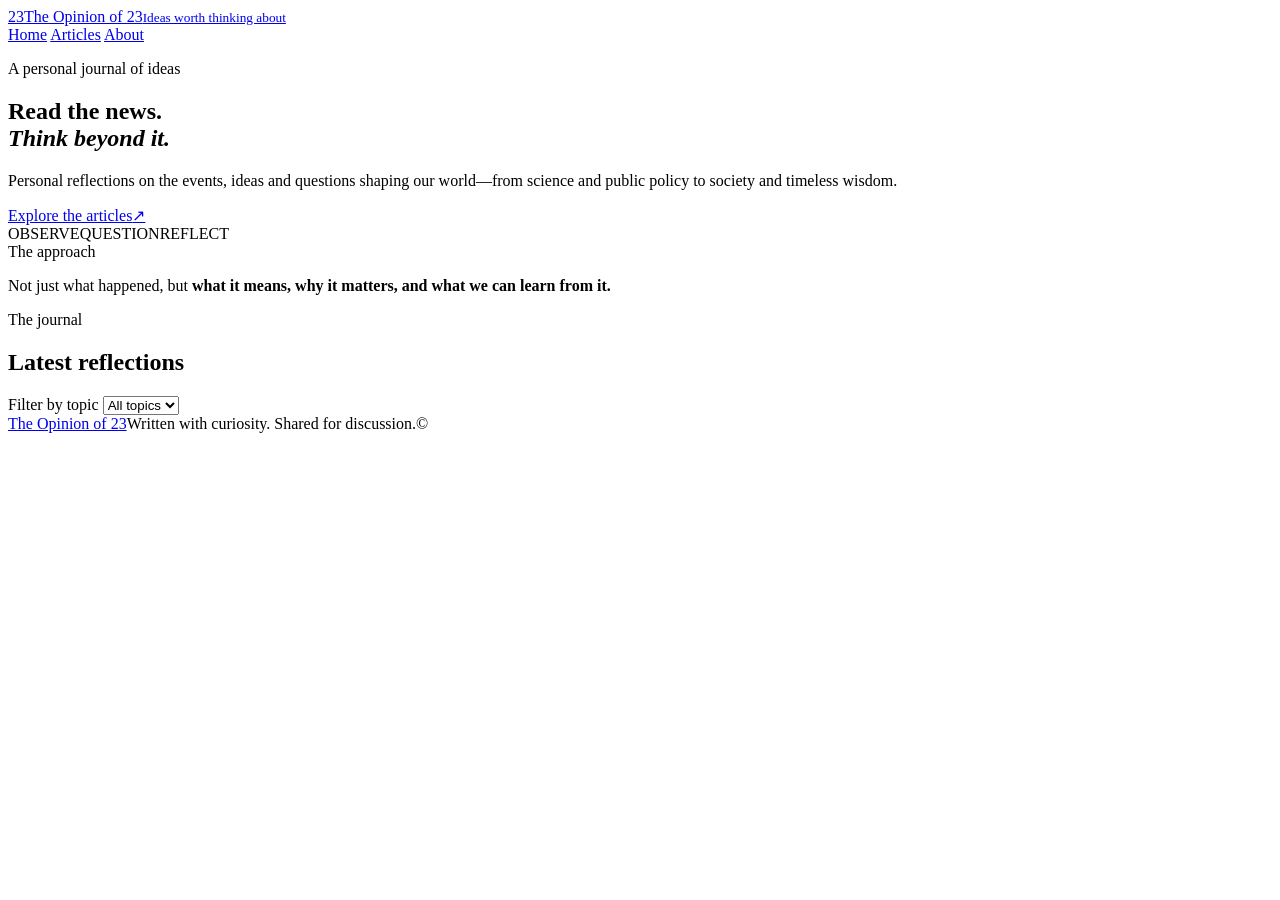
==== index.html @ 09182c5e "Add files via upload" ====
<!doctype html>
<html lang="en">
<head>
  <meta charset="utf-8">
  <meta name="viewport" content="width=device-width, initial-scale=1">
  <meta name="description" content="The Opinion of 23 by Rajesh M Patil — personal reflections on society, science, public policy and timeless ideas.">
  <title>The Opinion of 23 — Ideas worth thinking about</title>
  <link rel="stylesheet" href="styles.css">
</head>
<body>
  <header class="site-header">
    <a class="brand" href="index.html"><span class="brand-mark">23</span><span>The Opinion of 23<small data-en="Ideas worth thinking about" data-kn="ಆಲೋಚಿಸಲು ಯೋಗ್ಯವಾದ ವಿಚಾರಗಳು">Ideas worth thinking about</small></span></a>
    <nav aria-label="Main navigation">
      <a href="index.html" class="active" data-en="Home" data-kn="ಮುಖಪುಟ">Home</a>
      <a href="#articles" data-en="Articles" data-kn="ಲೇಖನಗಳು">Articles</a>
      <a href="about.html" data-en="About" data-kn="ನನ್ನ ಬಗ್ಗೆ">About</a>
      
    </nav>
  </header>
  <main>
    <section class="hero">
      <div class="hero-copy">
        <p class="eyebrow" data-en="A personal journal of ideas" data-kn="ವೈಯಕ್ತಿಕ ಆಲೋಚನೆಗಳ ಬರಹ">A personal journal of ideas</p>
        <h1><span data-en="Read the news." data-kn="ಸುದ್ದಿಯನ್ನು ಓದಿ.">Read the news.</span><br><em data-en="Think beyond it." data-kn="ಅದರಾಚೆಗೆ ಆಲೋಚಿಸಿ.">Think beyond it.</em></h1>
        <p class="hero-text" data-en="Personal reflections on the events, ideas and questions shaping our world—from science and public policy to society and timeless wisdom." data-kn="ವಿಜ್ಞಾನ, ಸಾರ್ವಜನಿಕ ನೀತಿ, ಸಮಾಜ ಮತ್ತು ಕಾಲಾತೀತ ಜ್ಞಾನ ಸೇರಿದಂತೆ ನಮ್ಮ ಜಗತ್ತನ್ನು ರೂಪಿಸುವ ಘಟನೆಗಳು, ವಿಚಾರಗಳು ಮತ್ತು ಪ್ರಶ್ನೆಗಳ ಕುರಿತು ನನ್ನ ವೈಯಕ್ತಿಕ ಚಿಂತನೆಗಳು.">Personal reflections on the events, ideas and questions shaping our world—from science and public policy to society and timeless wisdom.</p>
        <a class="button" href="#articles"><span data-en="Explore the articles" data-kn="ಲೇಖನಗಳನ್ನು ಓದಿ">Explore the articles</span><span aria-hidden="true">↗</span></a>
      </div>
      <div class="hero-art" role="img" aria-label="Abstract editorial illustration of a notebook, books and a reading lamp">
        <div class="art-sun"></div><div class="art-book book-one"></div><div class="art-book book-two"></div>
        <div class="art-paper"><span data-en="OBSERVE" data-kn="ಗಮನಿಸಿ">OBSERVE</span><span data-en="QUESTION" data-kn="ಪ್ರಶ್ನಿಸಿ">QUESTION</span><span data-en="REFLECT" data-kn="ಚಿಂತಿಸಿ">REFLECT</span></div>
      </div>
    </section>
    <section class="intro-strip">
      <span class="eyebrow" data-en="The approach" data-kn="ನನ್ನ ದೃಷ್ಟಿಕೋನ">The approach</span>
      <p><span data-en="Not just what happened, but" data-kn="ಏನು ಸಂಭವಿಸಿತು ಎಂಬುದಷ್ಟೇ ಅಲ್ಲ,">Not just what happened, but</span> <strong data-en="what it means, why it matters, and what we can learn from it." data-kn="ಅದರ ಅರ್ಥವೇನು, ಅದು ಏಕೆ ಮುಖ್ಯ, ಅದರಿಂದ ನಾವು ಏನು ಕಲಿಯಬಹುದು ಎಂಬುದೂ ಮುಖ್ಯ.">what it means, why it matters, and what we can learn from it.</strong></p>
    </section>
    <section class="articles-section" id="articles">
      <div class="section-heading">
        <div><p class="eyebrow" data-en="The journal" data-kn="ಲೇಖನಗಳು">The journal</p><h2 data-en="Latest reflections" data-kn="ಇತ್ತೀಚಿನ ಚಿಂತನೆಗಳು">Latest reflections</h2></div>
        <label class="filter-label"><span data-en="Filter by topic" data-kn="ವಿಷಯದ ಪ್ರಕಾರ ಆಯ್ಕೆಮಾಡಿ">Filter by topic</span>
          <select id="categoryFilter" aria-label="Filter articles by category"><option value="All" data-en="All topics" data-kn="ಎಲ್ಲಾ ವಿಷಯಗಳು">All topics</option></select>
        </label>
      </div>
      <div id="articleGrid" class="article-grid" aria-live="polite"></div>
    </section>

  </main>
  <footer class="site-footer"><a class="footer-brand" href="index.html">The Opinion of 23</a><span data-en="Written with curiosity. Shared for discussion." data-kn="ಕುತೂಹಲದಿಂದ ಬರೆಯಲಾಗಿದೆ; ಚರ್ಚೆಗಾಗಿ ಹಂಚಿಕೊಳ್ಳಲಾಗಿದೆ.">Written with curiosity. Shared for discussion.</span><span>© <span id="year"></span></span></footer>
  <script src="script.js"></script>
</body>
</html>
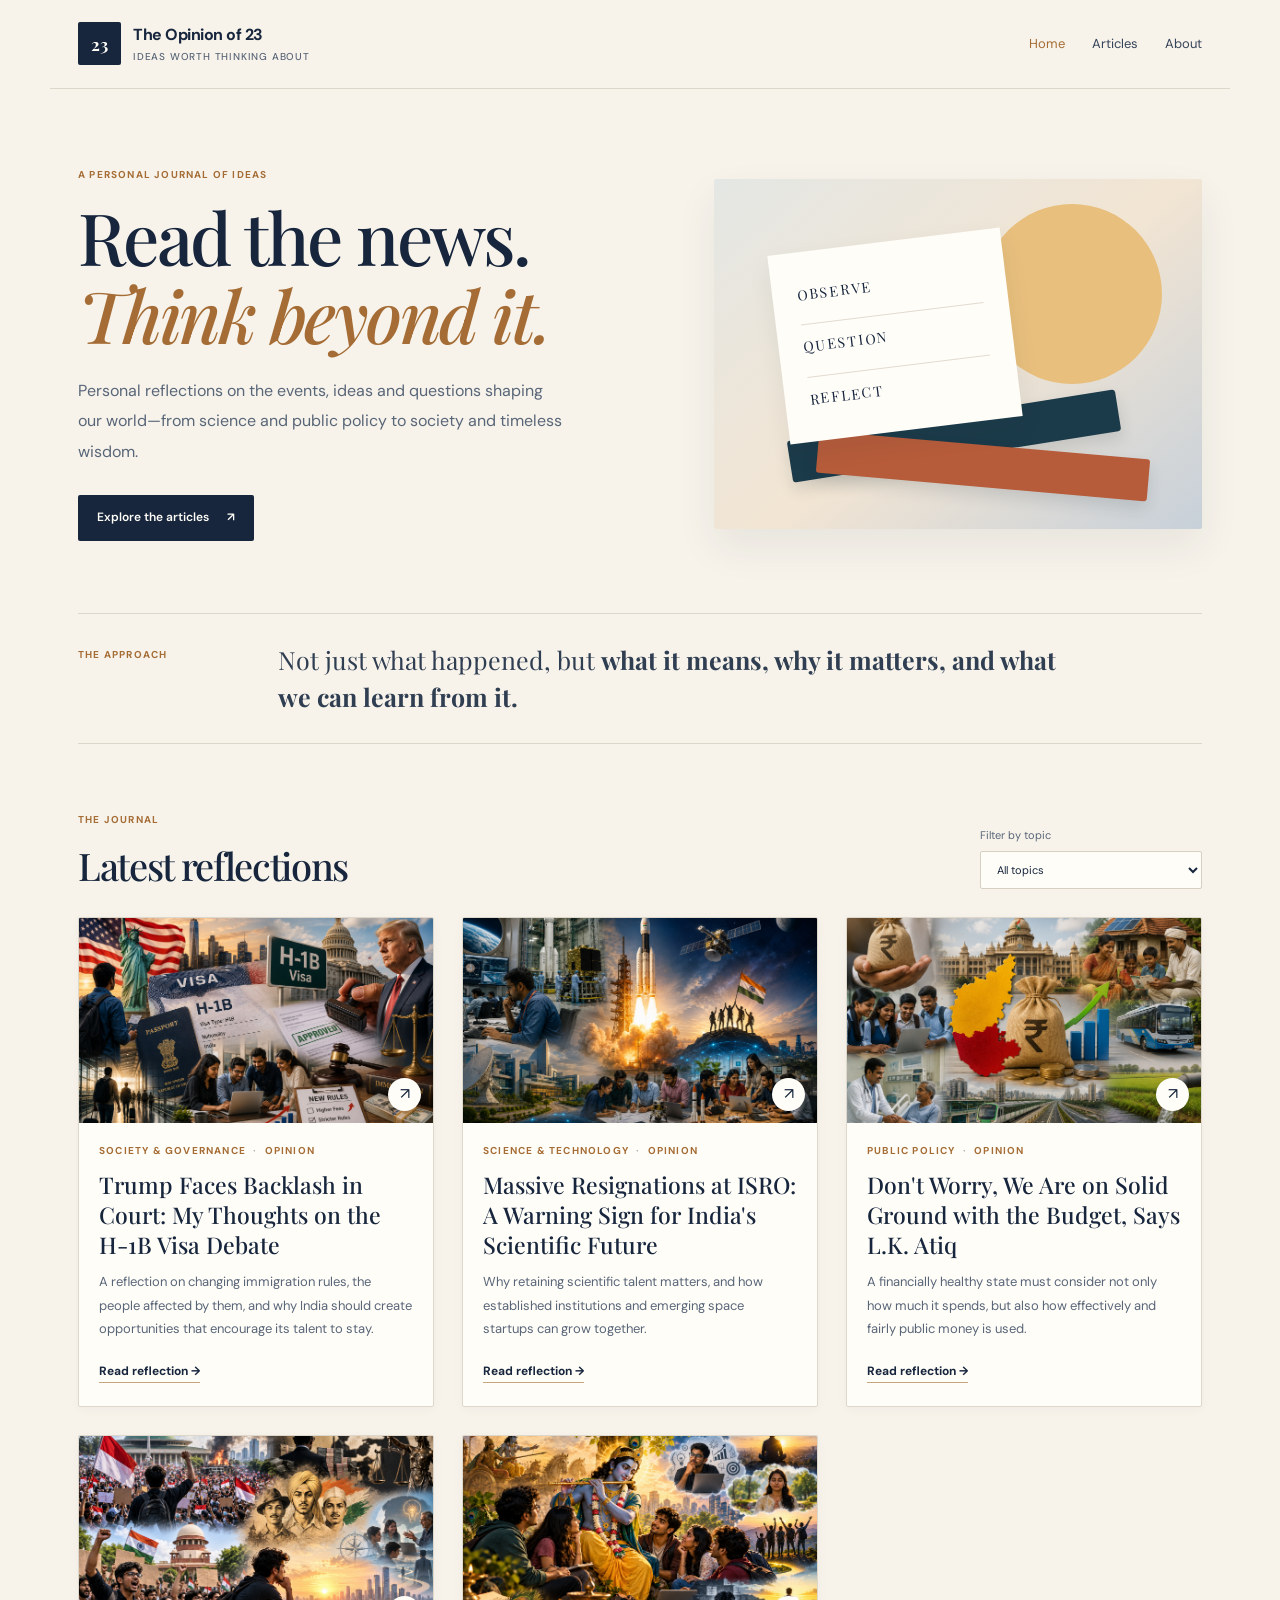
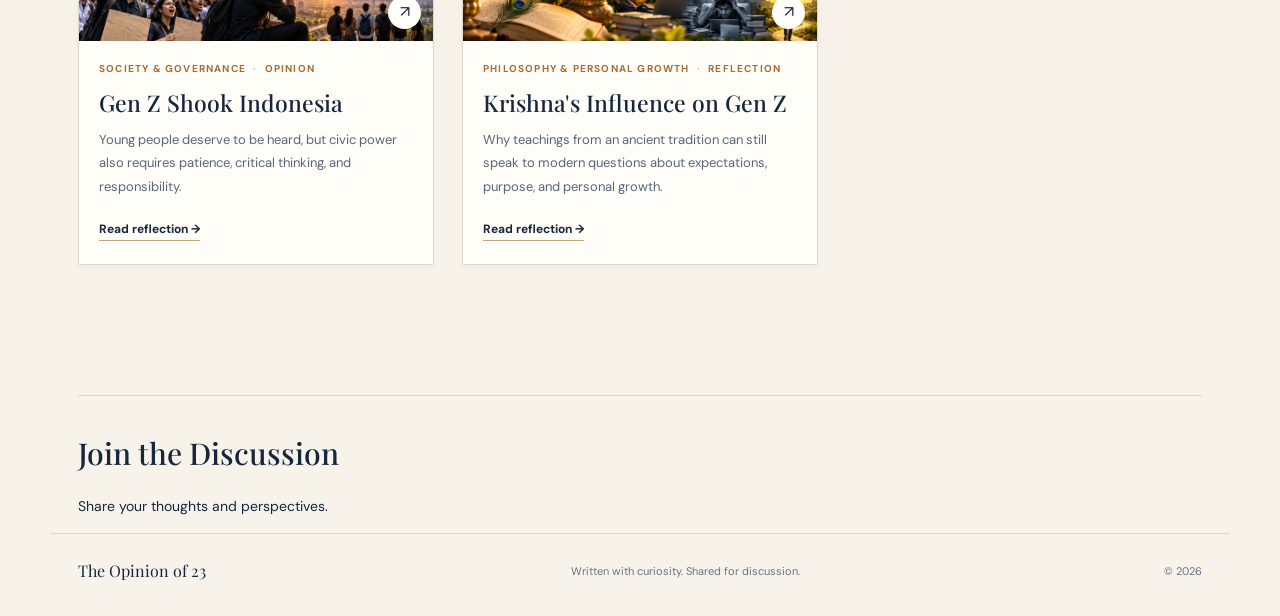
==== commit 6dfa684f: "Add comments section with Giscus script Added a comments section with Giscus integration for discuss" ====
--- a/index.html
+++ b/index.html
@@ -43,7 +43,26 @@
       </div>
       <div id="articleGrid" class="article-grid" aria-live="polite"></div>
     </section>
-
+    <section class="comments-section">
+    <h2>Join the Discussion</h2>
+    <p>Share your thoughts and perspectives.</p>
+    <div class="giscus"></div>
+  </section>
+  <script src="https://giscus.app/client.js"
+          data-repo="Rajesh777-king/The-Opinion-of-23"
+          data-repo-id="R_kgDOVD7YHA"
+          data-category="Q&A"
+          data-category-id="DIC_kwDOVD7YHM4DHgcD"
+          data-mapping="pathname"
+          data-strict="0"
+          data-reactions-enabled="1"
+          data-emit-metadata="0"
+          data-input-position="top"
+          data-theme="catppuccin_latte"
+          data-lang="en"
+          crossorigin="anonymous"
+          async>
+  </script>
   </main>
   <footer class="site-footer"><a class="footer-brand" href="index.html">The Opinion of 23</a><span data-en="Written with curiosity. Shared for discussion." data-kn="ಕುತೂಹಲದಿಂದ ಬರೆಯಲಾಗಿದೆ; ಚರ್ಚೆಗಾಗಿ ಹಂಚಿಕೊಳ್ಳಲಾಗಿದೆ.">Written with curiosity. Shared for discussion.</span><span>© <span id="year"></span></span></footer>
   <script src="script.js"></script>
--- a/styles.css
+++ b/styles.css
@@ -0,0 +1,199 @@
+@import url('https://fonts.googleapis.com/css2?family=DM+Sans:wght@400;500;600;700&family=Playfair+Display:ital,wght@0,500;0,600;0,700;1,500;1,600&display=swap');
+:root{--ink:#172c3d;--muted:#66727a;--paper:#faf8f2;--white:#fffefa;--line:#e4dfd4;--accent:#b65c3b;--sage:#dfe6dc;--serif:"Playfair Display",Georgia,serif;--sans:"DM Sans",Arial,sans-serif}
+*{box-sizing:border-box}html{scroll-behavior:smooth}body{margin:0;background:var(--paper);color:var(--ink);font-family:var(--sans);line-height:1.65}a{color:inherit;text-decoration:none}a:focus-visible,button:focus-visible,select:focus-visible{outline:3px solid #c17a53;outline-offset:3px}.site-header{max-width:1180px;margin:auto;padding:22px 28px;display:flex;align-items:center;justify-content:space-between;gap:24px;border-bottom:1px solid var(--line)}.brand{display:flex;align-items:center;gap:12px;font-weight:700;letter-spacing:-.03em}.brand-mark{display:grid;place-items:center;width:43px;height:43px;background:var(--ink);color:#fffefa;font-family:var(--serif);font-size:17px;border-radius:50%}.brand small{display:block;font-size:10px;font-weight:500;letter-spacing:.08em;text-transform:uppercase;color:var(--muted);margin-top:1px}.site-header nav{display:flex;gap:27px;font-size:13px;color:#4d5a62}.site-header nav a:hover,.site-header nav a.active{color:var(--accent)}main{max-width:1180px;margin:0 auto;padding:0 28px}.hero{display:grid;grid-template-columns:1.08fr .92fr;align-items:center;gap:64px;padding:78px 0 72px}.eyebrow{font-size:10px;letter-spacing:.17em;text-transform:uppercase;font-weight:700;color:var(--accent);margin:0 0 15px}.hero h1,.about-page h1{font-family:var(--serif);font-size:clamp(42px,5.7vw,72px);line-height:1.08;letter-spacing:-.045em;font-weight:500;margin:0 0 22px}.hero h1 em,.about-page h1 em{color:var(--accent);font-weight:500}.hero-text{font-size:16px;line-height:1.9;max-width:490px;color:#59666c;margin:0 0 28px}.button{display:inline-flex;align-items:center;gap:18px;background:var(--ink);color:white;padding:13px 19px;border-radius:3px;font-size:12px;font-weight:600;transition:transform .2s,background .2s}.button:hover{background:var(--accent);transform:translateY(-2px)}.hero-art{min-height:350px;position:relative;overflow:hidden;border-radius:3px;background:linear-gradient(140deg,#d9e1d7,#f1dfc5 52%,#bd7959);box-shadow:0 18px 45px #172c3d13}.art-sun{position:absolute;width:180px;height:180px;border-radius:50%;background:#f7eed6;top:25px;right:40px}.art-book{position:absolute;bottom:28px;width:68%;height:42px;left:15%;border-radius:3px;transform:rotate(-9deg);box-shadow:0 8px 15px #172c3d22}.book-one{background:#1c3b4a;bottom:72px}.book-two{background:#b65c3b;bottom:42px;left:21%;transform:rotate(5deg)}.art-paper{position:absolute;top:62px;left:13%;width:48%;height:190px;background:#fffdf6;box-shadow:0 10px 24px #172c3d18;transform:rotate(-7deg);display:flex;flex-direction:column;justify-content:center;gap:18px;padding:25px;font-family:var(--serif);font-size:14px;letter-spacing:.13em;color:#1d3543}.art-paper span:not(:first-child){border-top:1px solid #ded5c7;padding-top:10px}.intro-strip{border-top:1px solid var(--line);border-bottom:1px solid var(--line);padding:27px 0;display:grid;grid-template-columns:180px 1fr;gap:20px;align-items:start}.intro-strip .eyebrow{margin:6px 0}.intro-strip p{font-family:var(--serif);font-size:clamp(18px,2vw,25px);line-height:1.5;margin:0;max-width:800px}.articles-section{padding:68px 0 80px}.section-heading{display:flex;justify-content:space-between;align-items:end;gap:20px;margin-bottom:28px}.section-heading h2,.newsletter-note h2{font-family:var(--serif);font-size:38px;line-height:1.2;font-weight:500;margin:0;letter-spacing:-.025em}.filter-label{font-size:11px;color:var(--muted);display:grid;gap:7px}.filter-label select{font:inherit;background:var(--white);border:1px solid var(--line);padding:10px 34px 10px 12px;border-radius:3px;color:var(--ink);min-width:190px}.article-grid{display:grid;grid-template-columns:repeat(3,minmax(0,1fr));gap:28px}.article-card{background:var(--white);border:1px solid var(--line);min-width:0;transition:transform .2s,box-shadow .2s}.article-card:hover{transform:translateY(-4px);box-shadow:0 12px 28px #172c3d0b}.card-image{height:205px;display:block;position:relative;overflow:hidden;background:linear-gradient(135deg,#dce5dd,#ead3bd)}.card-image img{width:100%;height:100%;object-fit:cover;display:block;transition:transform .35s}.article-card:hover .card-image img{transform:scale(1.04)}.image-arrow{position:absolute;right:12px;bottom:12px;background:#fffefa;color:var(--ink);width:33px;height:33px;border-radius:50%;display:grid;place-items:center}.card-body{padding:20px 20px 22px}.card-meta{font-size:10px;text-transform:uppercase;letter-spacing:.1em;color:var(--accent);font-weight:700;margin:0 0 11px}.card-meta span{color:#aaa;margin:0 4px}.card-body h3{font-family:var(--serif);font-size:23px;font-weight:500;line-height:1.3;margin:0 0 10px}.card-body>p:not(.card-meta){font-size:13px;color:var(--muted);line-height:1.8;margin:0 0 17px}.text-link{font-size:12px;font-weight:700;color:var(--ink);border-bottom:1px solid #c8a38e;padding-bottom:3px}.text-link:hover{color:var(--accent)}.newsletter-note{background:var(--sage);padding:43px 48px;margin:0 0 72px}.newsletter-note h2{max-width:600px;margin-bottom:14px}.newsletter-note>p:not(.eyebrow){max-width:650px;color:#52615b;font-size:14px}.site-footer{border-top:1px solid var(--line);max-width:1180px;margin:auto;padding:24px 28px 32px;display:flex;justify-content:space-between;gap:18px;align-items:center;font-size:11px;color:var(--muted)}.footer-brand{font-family:var(--serif);font-size:16px;color:var(--ink)}.article-page{padding-top:34px;padding-bottom:80px}.back-link{font-size:12px;color:var(--muted)}.article-header{max-width:850px;margin:44px auto 30px;text-align:center}.article-header h1{font-family:var(--serif);font-size:clamp(38px,5.5vw,64px);font-weight:500;letter-spacing:-.04em;line-height:1.12;margin:0 0 18px}.article-deck{font-size:17px;line-height:1.8;color:var(--muted);max-width:720px;margin:0 auto}.article-cover{width:100%;max-height:520px;object-fit:cover;display:block;background:#e4e2d7}.article-layout{display:grid;grid-template-columns:minmax(0,740px) 220px;gap:70px;justify-content:center;margin:50px auto 0}.article-content{font-family:var(--serif);font-size:19px;line-height:1.95;color:#293943}.article-content>p{margin:0 0 25px}.article-sidebar{align-self:start;position:sticky;top:20px;font-size:12px;color:var(--muted);border-top:2px solid var(--accent);padding-top:16px}.article-sidebar .eyebrow{margin-bottom:8px}.article-sidebar p:not(.eyebrow){line-height:1.8}.source-note{background:#f0ece2;padding:18px 20px;margin:35px 0;font-family:var(--sans);font-size:12px;line-height:1.8;color:#58636a}.source-note p{margin:5px 0 0}.comments-section{border-top:1px solid var(--line);padding-top:30px;margin-top:50px;font-family:var(--sans);font-size:14px;line-height:1.8}.comments-section h2{font-family:var(--serif);font-size:30px;font-weight:500;margin:0 0 12px}.comments-placeholder{background:#f0ece2;padding:18px;color:var(--muted);font-size:12px}.about-page{padding:90px 0 110px;max-width:900px}.about-page h1{max-width:760px}.about-lead{font-family:var(--serif);font-size:23px;line-height:1.65;max-width:760px;color:#52616a;margin:24px 0 55px}.about-columns{display:grid;grid-template-columns:repeat(3,1fr);gap:28px;margin-bottom:42px}.about-columns section{border-top:1px solid #cbb9a5;padding-top:18px}.about-columns h2{font-family:var(--serif);font-size:21px;font-weight:500}.about-columns p{font-size:13px;line-height:1.9;color:var(--muted)}.not-found{padding:80px 0;text-align:center}.not-found h1{font-family:var(--serif);font-weight:500}.image-fallback{background:linear-gradient(135deg,#dce5dd,#ead3bd)}@media(max-width:850px){.hero{gap:30px}.article-grid{grid-template-columns:repeat(2,minmax(0,1fr))}.article-layout{grid-template-columns:minmax(0,1fr);gap:30px}.article-sidebar{position:static;max-width:500px}.about-columns{grid-template-columns:1fr;gap:10px}}@media(max-width:600px){.site-header{padding:16px 18px;align-items:flex-start}.site-header nav{gap:12px;font-size:11px;padding-top:8px}.brand{font-size:13px}.brand-mark{width:36px;height:36px}.brand small{font-size:8px}.site-header nav a:nth-child(2){display:none}main{padding:0 18px}.hero{grid-template-columns:1fr;padding:54px 0 48px;gap:30px}.hero-art{min-height:260px}.hero h1{font-size:47px}.intro-strip{grid-template-columns:1fr;gap:7px}.articles-section{padding:50px 0}.section-heading{align-items:flex-start;flex-direction:column}.section-heading h2,.newsletter-note h2{font-size:31px}.article-grid{grid-template-columns:1fr;gap:18px}.card-image{height:220px}.newsletter-note{padding:28px 22px;margin-bottom:45px}.site-footer{padding:22px 18px;flex-wrap:wrap}.site-footer span:nth-child(2){width:100%;order:3}.article-header{margin:35px auto 25px}.article-header h1{font-size:39px}.article-deck{font-size:15px}.article-content{font-size:17px}.about-page{padding:60px 0 75px}.about-page h1{font-size:43px}.about-lead{font-size:20px}}
+
+
+/* The Opinion of 23 — modern minimal white theme */
+:root {
+  --ink: #20252b;
+  --muted: #68717b;
+  --paper: #ffffff;
+  --white: #ffffff;
+  --line: #e8eaed;
+  --accent: #2864a8;
+  --sage: #f4f6f8;
+  --serif: "Playfair Display", Georgia, serif;
+  --sans: "DM Sans", Arial, sans-serif;
+}
+body { background: var(--paper); color: var(--ink); }
+.site-header { border-bottom-color: var(--line); }
+.brand-mark { background: #20252b; color: #fff; border-radius: 10px; }
+.brand small { color: var(--muted); }
+.site-header nav { color: #4d5660; align-items: center; }
+.site-header nav a:hover, .site-header nav a.active { color: var(--accent); }
+.eyebrow, .card-meta { color: var(--accent); }
+.hero h1, .about-page h1, .article-header h1,
+.section-heading h2, .newsletter-note h2 { color: #20252b; }
+.hero h1 em, .about-page h1 em { color: var(--accent); }
+.hero-text, .article-deck, .about-lead { color: #5f6974; }
+.button { background: #20252b; color: #fff; border-radius: 5px; }
+.button:hover { background: var(--accent); color: #fff; }
+.hero-art { background: linear-gradient(140deg, #edf2f7, #f5eee5 52%, #cbd9e8); box-shadow: 0 18px 45px #20252b0d; }
+.art-sun { background: #fff3d9; }
+.art-paper { background: #fff; color: #20252b; box-shadow: 0 10px 24px #20252b12; }
+.art-paper span:not(:first-child) { border-color: #e5e8ec; }
+.intro-strip { border-color: var(--line); }
+.intro-strip p { color: #303740; }
+.filter-label { color: var(--muted); }
+.filter-label select { background: #fff; border-color: #d9dee4; color: var(--ink); border-radius: 5px; }
+.article-card { background: #fff; border: 1px solid #e8eaed; border-radius: 8px; overflow: hidden; box-shadow: 0 3px 12px #20252b05; }
+.article-card:hover { box-shadow: 0 14px 32px #20252b10; border-color: #d7dce2; }
+.card-image { background: #edf1f5; }
+.image-arrow { background: #fff; color: #20252b; box-shadow: 0 2px 8px #20252b15; }
+.card-body h3 { color: #20252b; }
+.card-body > p:not(.card-meta) { color: #68717b; }
+.text-link { color: #20252b; border-color: #a9c0dc; }
+.text-link:hover { color: var(--accent); }
+.newsletter-note { background: #f5f7f9; border: 1px solid #e8eaed; border-radius: 8px; }
+.newsletter-note > p:not(.eyebrow) { color: #59636e; }
+.site-footer { border-color: var(--line); color: #727b85; }
+.footer-brand { color: #20252b; }
+.article-content { color: #303740; }
+.article-sidebar { border-color: var(--accent); color: #68717b; }
+.source-note, .comments-placeholder { background: #f5f7f9; color: #59636e; border: 1px solid #e8eaed; border-radius: 6px; }
+.comments-section { border-color: var(--line); }
+.about-columns section { border-color: #dce1e6; }
+.about-columns p { color: #68717b; }
+.about-columns h2 { color: #20252b; }
+.author-byline { font-size: 12px; color: var(--accent); letter-spacing: .04em; margin-top: 18px; }
+@media (prefers-reduced-motion: reduce) {
+  *, *::before, *::after { scroll-behavior: auto !important; transition-duration: .01ms !important; }
+}
+
+
+/* The Opinion of 23 — editorial magazine theme */
+:root {
+  --ink: #17263d;
+  --muted: #596678;
+  --paper: #f7f3eb;
+  --white: #fffdf8;
+  --line: #ded8cc;
+  --accent: #a56d35;
+  --sage: #eae4d9;
+  --serif: "Playfair Display", Georgia, "Times New Roman", serif;
+  --sans: "DM Sans", Arial, sans-serif;
+}
+html { background: var(--paper); }
+body { background: var(--paper); color: var(--ink); }
+.site-header { background: rgba(247,243,235,.96); border-bottom: 1px solid var(--line); }
+.brand-mark { background: var(--ink); color: #fffdf8; border-radius: 2px; }
+.brand small { color: var(--muted); }
+.site-header nav { color: #36445a; }
+.site-header nav a:hover, .site-header nav a.active { color: var(--accent); }
+.eyebrow, .card-meta { color: var(--accent); letter-spacing: .12em; text-transform: uppercase; }
+.hero h1, .about-page h1, .article-header h1, .section-heading h2, .newsletter-note h2 {
+  color: var(--ink); font-family: var(--serif); letter-spacing: -.035em;
+}
+.hero h1 em, .about-page h1 em { color: var(--accent); }
+.hero-text, .article-deck, .about-lead { color: #596678; }
+.button { background: var(--ink); color: var(--white); border-radius: 2px; }
+.button:hover { background: var(--accent); color: white; }
+.hero-art { background: linear-gradient(140deg, #e4e7e4, #f2e5d3 52%, #c7d0d9); box-shadow: 0 18px 42px #17263d12; border-radius: 2px; }
+.art-sun { background: #e8bf7d; }
+.art-paper { background: #fffdf8; color: var(--ink); box-shadow: 0 10px 24px #17263d12; }
+.art-paper span:not(:first-child) { border-color: #e2dbcf; }
+.intro-strip { border-color: var(--line); }
+.intro-strip p { color: #303e52; }
+.filter-label { color: var(--muted); }
+.filter-label select { background: #fffdf8; border-color: #d6cfc2; color: var(--ink); border-radius: 2px; }
+.article-card { background: var(--white); border: 1px solid var(--line); border-radius: 2px; overflow: hidden; box-shadow: 0 3px 12px #17263d08; }
+.article-card:hover { box-shadow: 0 14px 32px #17263d12; border-color: #c7b9a5; }
+.card-image { background: #e8e2d7; }
+.image-arrow { background: #fffdf8; color: var(--ink); box-shadow: 0 2px 8px #17263d12; }
+.card-body h3 { color: var(--ink); font-family: var(--serif); }
+.card-body > p:not(.card-meta) { color: #596678; }
+.text-link { color: var(--ink); border-color: #c4a77f; }
+.text-link:hover { color: var(--accent); }
+.newsletter-note { background: #eee8dd; border: 1px solid var(--line); border-radius: 2px; }
+.newsletter-note > p:not(.eyebrow) { color: #596678; }
+.site-footer { border-color: var(--line); color: #6a7280; }
+.footer-brand { color: var(--ink); }
+.article-content { color: #303e52; }
+.article-sidebar { border-color: var(--accent); color: #596678; }
+.source-note, .comments-placeholder { background: #eee8dd; color: #596678; border: 1px solid var(--line); border-radius: 2px; }
+.comments-section { border-color: var(--line); }
+.about-columns section { border-color: #d8cdbb; }
+.about-columns p { color: #596678; }
+.about-columns h2 { color: var(--ink); font-family: var(--serif); }
+.author-byline { font-size: 12px; color: var(--accent); letter-spacing: .06em; margin-top: 18px; }
+
+/* Article reading layout — editorial newspaper style */
+
+.article-header,
+.article-cover,
+.article-layout {
+  width: 100%;
+  max-width: 820px;
+  margin-left: auto;
+  margin-right: auto;
+  box-sizing: border-box;
+}
+
+/* Article title and introduction */
+.article-header {
+  padding: 32px 24px 20px;
+}
+
+.article-header h1 {
+  font-size: clamp(2rem, 4vw, 3.2rem);
+  line-height: 1.15;
+  margin-bottom: 18px;
+}
+
+.article-deck {
+  font-size: 1.15rem;
+  line-height: 1.7;
+}
+
+/* Keep the cover image within the reading column */
+.article-cover {
+  display: block;
+  width: calc(100% - 48px);
+  max-width: 772px;
+  height: auto;
+  max-height: 460px;
+  object-fit: cover;
+  object-position: center;
+  margin: 0 auto 32px;
+}
+
+/* One centred column for the article text */
+.article-layout {
+  display: block;
+  padding: 0 24px 48px;
+}
+
+.article-content {
+  width: 100%;
+  max-width: 680px;
+  margin: 0 auto;
+  font-size: 1.1rem;
+  line-height: 1.9;
+  box-sizing: border-box;
+}
+
+.article-content > p {
+  margin: 0 0 1.5em;
+}
+
+/* Comfortable reading on mobile */
+@media (max-width: 600px) {
+  .article-header {
+    padding: 24px 20px 16px;
+  }
+
+  .article-cover {
+    width: calc(100% - 40px);
+    max-height: 280px;
+    margin-bottom: 24px;
+  }
+
+  .article-layout {
+    padding: 0 20px 36px;
+  }
+
+  .article-content {
+    font-size: 1rem;
+    line-height: 1.8;
+  }
+}
